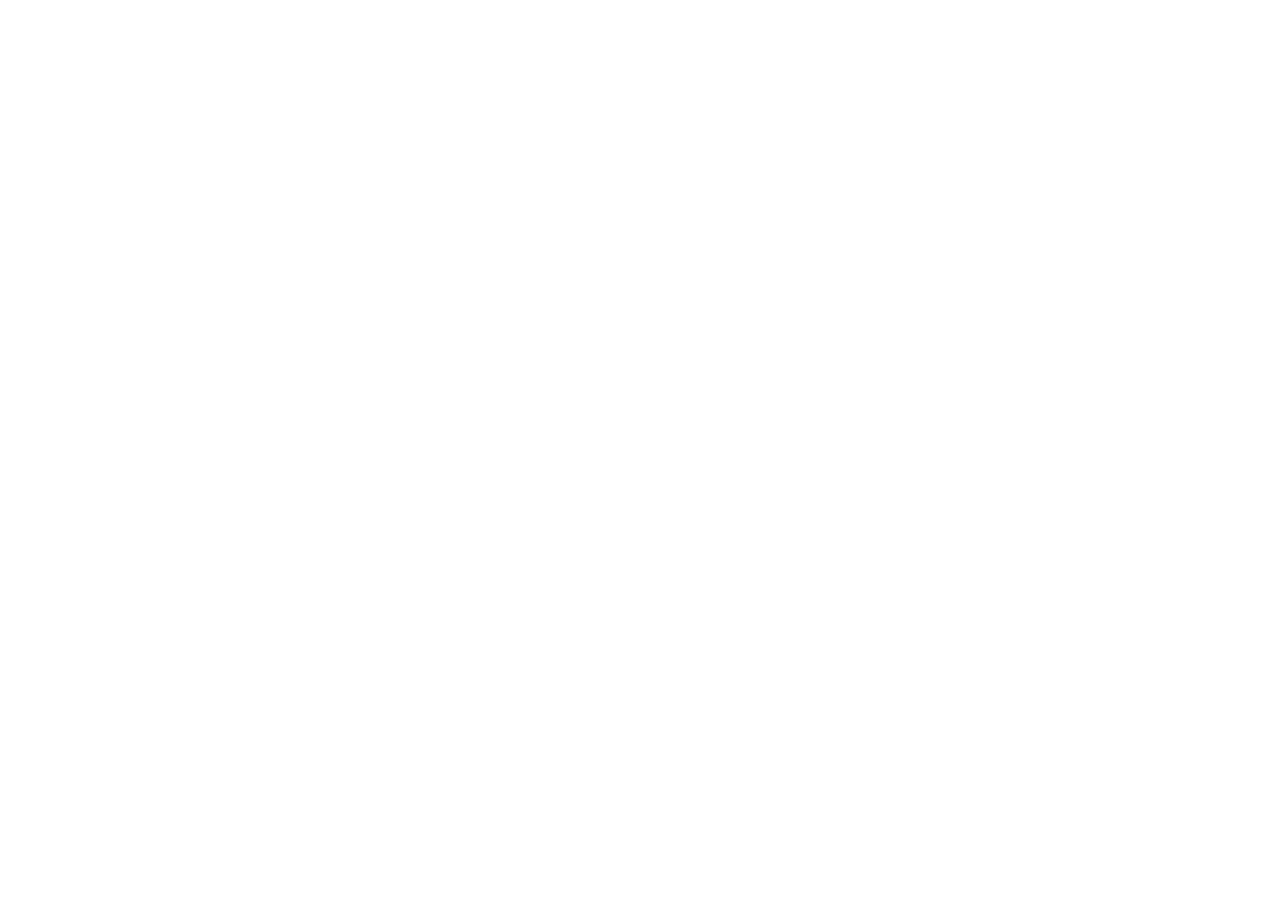
==== GooseShop/index.html @ 689f8731 "Adding project" ====
<!DOCTYPE html>
<html>
    <head>
        <meta charset="utf-8">
        <meta name="viewport" content="width=device-width, initial-scale=1">
        <title>_GooseShop_</title>
        <link rel="stylesheet" href="style.css">
    </head>

    <body>
        


    </body>
    <script src = "script.js"></script>
</html>
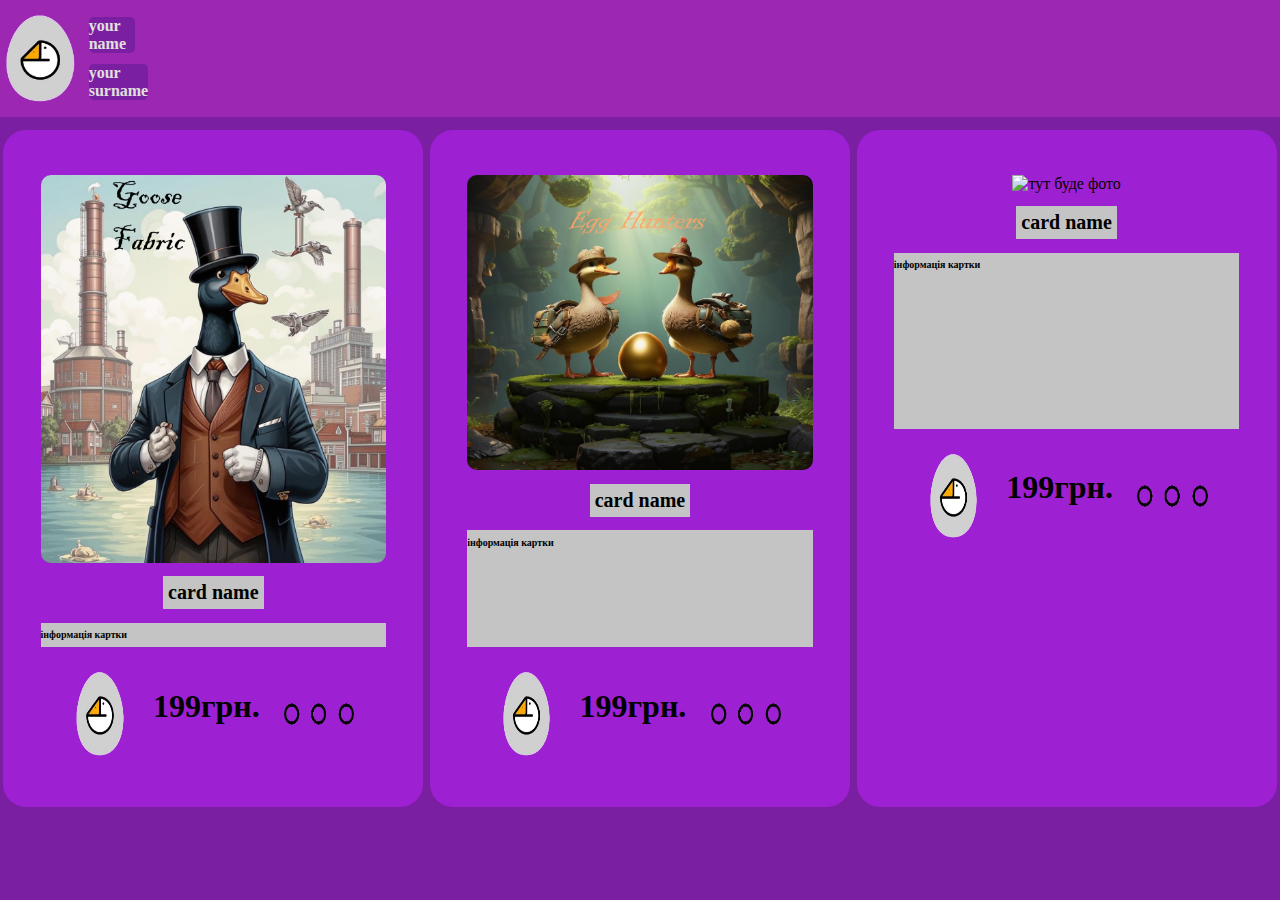
==== commit edce06f8: "added cards" ====
--- a/GooseShop/index.html
+++ b/GooseShop/index.html
@@ -8,9 +8,63 @@
     </head>
 
     <body>
-        
+        <div class="Line">
+            <img src = "src/user-icon-removebg-preview.png" class="user">
+            <div class="name_surname">
+                <div class="name">
+                    <h1>your name</h1>
+                </div>
+                <div class="surname">
+                    <h1>your surname</h1>
+                </div>
+            </div>
+            <div class="filt_desir_sett">
+                <img src = "src/filter-icon-removebg-preview.png" class="filter">
+                <img src = "src/desired-icon-removebg-preview.png" class = "desired">
+                <img src = "src/setting-icon-removebg-preview.png" class = "setting">
+            </div>
+        </div>
 
+        <div class="cards">
+            <div class="card">
+                <img src = "src/Goose_Fabric-prew.png" class="card-img">
+                    <h1 class="card-name">card name</h1>
+                <div class="card-info">
+                        <h1>інформація картки</h1>
+                </div>
+                <div class = "sell">
+                    <img src = "src/user-icon-removebg-preview.png" class = "seller-icon">
+                    <h1>199грн.</h1>
+                    <img src = "src/3point-icon-removebg-preview.png" class = "card-icon">
+                </div>
+            </div>
 
+            <div class="card">
+                <img src = "src/Egg_Hunters-prew.png" class="card-img">
+                    <h1 class="card-name">card name</h1>
+                <div class="card-info">
+                        <h1>інформація картки</h1>
+                </div>
+                <div class = "sell">
+                    <img src = "src/user-icon-removebg-preview.png" class = "seller-icon">
+                    <h1>199грн.</h1>
+                    <img src = "src/3point-icon-removebg-preview.png" class = "card-icon">
+                </div>
+            </div>
+
+            <div class="card">
+                <img src = "" alt="тут буде фото">
+                    <h1 class="card-name">card name</h1>
+                <div class="card-info">
+                        <h1>інформація картки</h1>
+                </div>
+                <div class = "sell">
+                    <img src = "src/user-icon-removebg-preview.png" class = "seller-icon">
+                    <h1>199грн.</h1>
+                    <img src = "src/3point-icon-removebg-preview.png" class = "card-icon">
+                </div>
+            </div>
+        </div>
     </body>
     <script src = "script.js"></script>
 </html>--- a/GooseShop/style.css
+++ b/GooseShop/style.css
@@ -0,0 +1,110 @@
+body{
+    margin: 0;
+    background-color: #7B1FA2;
+}
+
+div.Line{
+    display: flex;
+    background-color: #9C27B0;
+    height: 13vh;
+    width: 100%;
+    align-items: center;
+}
+
+div.filt_desir_sett{
+    margin-left: 163vh;
+    height: 100%;
+    flex-wrap: nowrap;
+}
+
+div.name_surname{
+    width: 11%;
+    margin-left: 0.5%;
+}
+
+div.name{
+    background-color: #7B1FA2;
+    font-size: 50%;
+    width: 77%;
+    height: 50%;
+    border-radius: 5px;
+    color: rgb(224, 224, 222);
+}
+
+div.surname{
+    background-color: #7B1FA2;
+    font-size: 50%;
+    width: 100%;
+    height: 50%;
+    border-radius: 5px;
+    color: rgb(224, 224, 222);
+}
+
+.user{
+    height: 85%;
+}
+
+.filter{
+    height: 85%;
+}
+
+.desired{
+    height: 85%;
+}
+
+.setting{
+    height: 85%;
+}
+
+.cards{
+    display: flex;
+    justify-content: space-around;
+}
+
+.card{
+    background-color: #9E20D3;
+    display: flex;
+    flex-direction: column;
+    align-items: center;
+    padding: 5vh 2vh 5vh 2vh;
+    width: 30vw;
+    margin: 1vw 0 0 0;
+    border-radius: 23px;
+}
+
+.card-img{
+    width: 90%;
+    border-radius: 10px;
+}
+
+.card-name{
+    background-color: #C4C4C4;
+    display: inline-block;
+    font-size: 20px;
+    padding: 5px;
+}
+
+.card-info{
+    background-color: #C4C4C4;
+    height: 30%;
+    width: 90%;
+}
+
+.card-info h1{
+    font-size: 10px;
+}
+
+.sell{
+    display: flex;
+    justify-content: space-between;
+    margin-top: 5%;
+}
+
+.seller-icon{
+    width: 20%;
+}
+
+.card-icon{
+    width: 25%;
+
+}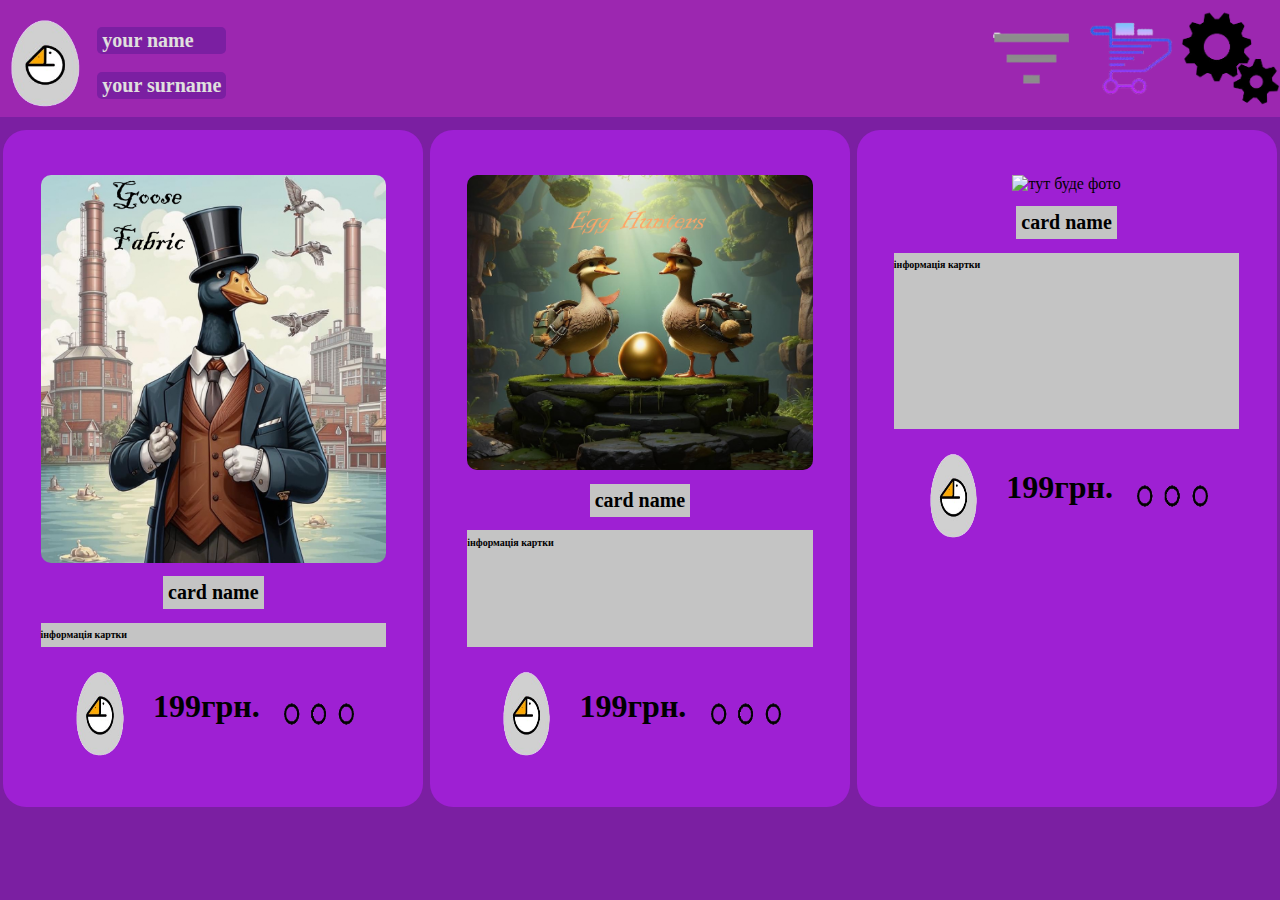
==== commit e576496d: "changing top line" ====
--- a/GooseShop/index.html
+++ b/GooseShop/index.html
@@ -9,20 +9,23 @@
 
     <body>
         <div class="Line">
-            <img src = "src/user-icon-removebg-preview.png" class="user">
-            <div class="name_surname">
-                <div class="name">
-                    <h1>your name</h1>
-                </div>
-                <div class="surname">
-                    <h1>your surname</h1>
+
+            <div class = "left">
+                <img src = "src/user-icon-removebg-preview.png" class="user">
+                <div class="name_surname">
+                    <h1 class = "name">your name</h1>
+                    <h1 class = "surname">your surname</h1>
                 </div>
             </div>
-            <div class="filt_desir_sett">
-                <img src = "src/filter-icon-removebg-preview.png" class="filter">
-                <img src = "src/desired-icon-removebg-preview.png" class = "desired">
-                <img src = "src/setting-icon-removebg-preview.png" class = "setting">
+            
+            <div class = "right">
+                <div class="filt_desir_sett">
+                    <img src = "src/filter-icon-removebg-preview.png" class="filter">
+                    <img src = "src/desired-icon-removebg-preview.png" class = "desired">
+                    <img src = "src/setting-icon-removebg-preview.png" class = "setting">
+                </div>
             </div>
+            
         </div>
 
         <div class="cards">
--- a/GooseShop/style.css
+++ b/GooseShop/style.css
@@ -1,47 +1,59 @@
-body{
+body {
     margin: 0;
     background-color: #7B1FA2;
 }
 
-div.Line{
+.Line {
     display: flex;
     background-color: #9C27B0;
     height: 13vh;
     width: 100%;
-    align-items: center;
 }
 
-div.filt_desir_sett{
-    margin-left: 163vh;
+.left {
+    height: 13vh;
+    width: 50%;
+    display: flex;
+    align-items: center; 
+    justify-content: flex-start;
+}
+
+.right {
+    height: 13vh;
+    width: 50%;
+    display: flex;
+    align-items: center; 
+    justify-content: flex-end;
+}
+
+.filt_desir_sett {
     height: 100%;
+    display: flex;
+    align-items: center; 
     flex-wrap: nowrap;
 }
 
-div.name_surname{
-    width: 11%;
-    margin-left: 0.5%;
+.name_surname {
+    display: flex;
+    flex-direction: column;
+    justify-content: center;
+    margin-left: 10px;
 }
 
-div.name{
+.name, .surname {
     background-color: #7B1FA2;
-    font-size: 50%;
-    width: 77%;
-    height: 50%;
+    font-size: 20px;
     border-radius: 5px;
     color: rgb(224, 224, 222);
-}
-
-div.surname{
-    background-color: #7B1FA2;
-    font-size: 50%;
-    width: 100%;
-    height: 50%;
-    border-radius: 5px;
-    color: rgb(224, 224, 222);
+    margin-bottom: 5px;
+    display: inline-block;
+    padding: 2px 5px;
+    width: auto; 
 }
 
 .user{
     height: 85%;
+    margin: 10px 0 0 5px;
 }
 
 .filter{
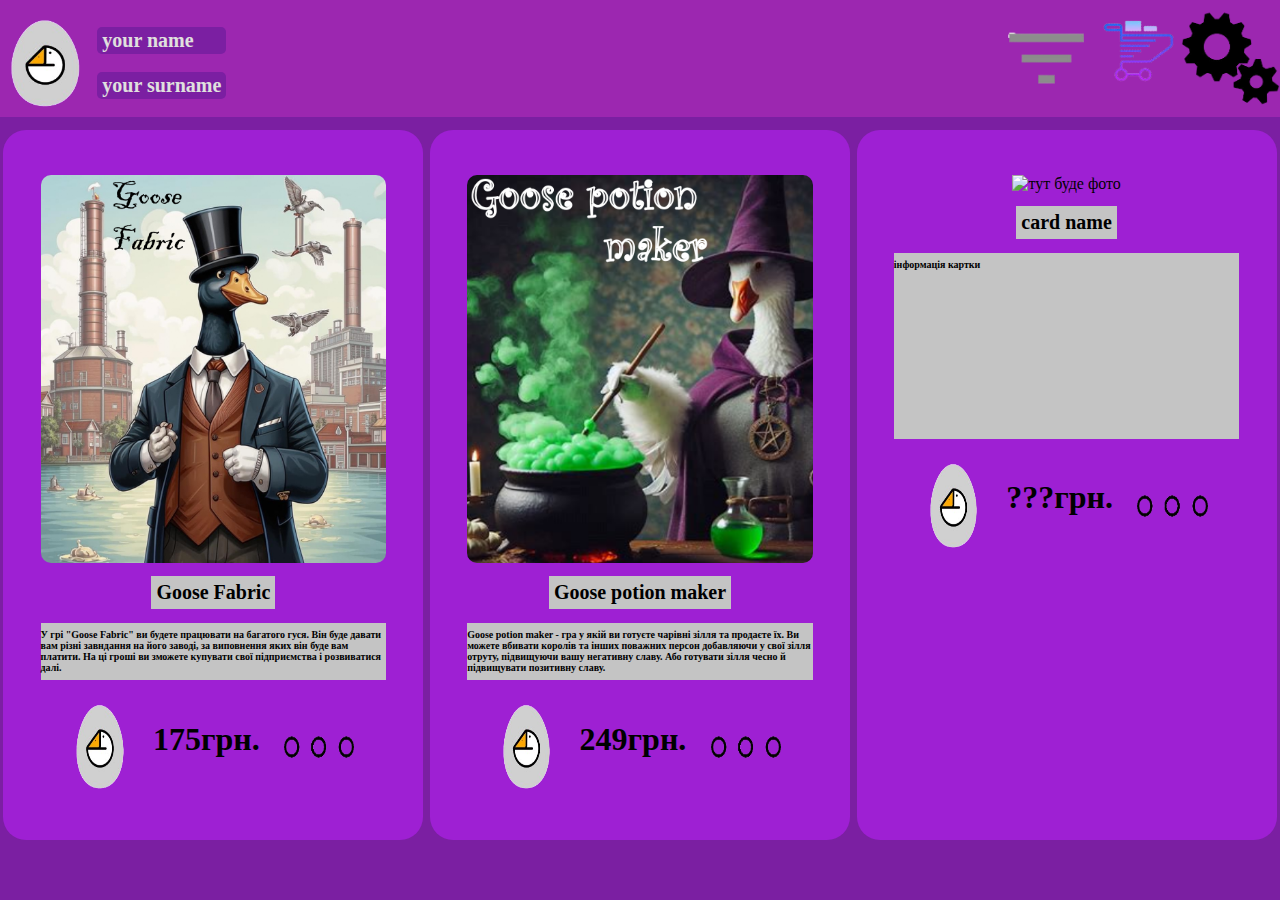
==== commit abe5cceb: "desired" ====
--- a/GooseShop/index.html
+++ b/GooseShop/index.html
@@ -21,7 +21,7 @@
             <div class = "right">
                 <div class="filt_desir_sett">
                     <img src = "src/filter-icon-removebg-preview.png" class="filter">
-                    <img src = "src/desired-icon-removebg-preview.png" class = "desired">
+                    <a href = "cart.html"><img src = "src/desired-icon-removebg-preview.png" class = "desired"></a>
                     <img src = "src/setting-icon-removebg-preview.png" class = "setting">
                 </div>
             </div>
@@ -29,28 +29,30 @@
         </div>
 
         <div class="cards">
+
             <div class="card">
                 <img src = "src/Goose_Fabric-prew.png" class="card-img">
-                    <h1 class="card-name">card name</h1>
+                    <h1 class="card-name">Goose Fabric</h1>
                 <div class="card-info">
-                        <h1>інформація картки</h1>
+                        <h1>У грі "Goose Fabric" ви будете працювати на багатого гуся. Він буде давати вам різні завндання на його заводі, за виповнення яких він буде вам платити. На ці гроші ви зможете купувати свої підприємства і розвиватися далі. 
+                        </h1>
                 </div>
                 <div class = "sell">
                     <img src = "src/user-icon-removebg-preview.png" class = "seller-icon">
-                    <h1>199грн.</h1>
+                    <h1>175грн.</h1>
                     <img src = "src/3point-icon-removebg-preview.png" class = "card-icon">
                 </div>
             </div>
 
             <div class="card">
-                <img src = "src/Egg_Hunters-prew.png" class="card-img">
-                    <h1 class="card-name">card name</h1>
+                <img src = "src/Goose_potion_maker-prew.png" class="card-img">
+                    <h1 class="card-name">Goose potion maker</h1>
                 <div class="card-info">
-                        <h1>інформація картки</h1>
+                        <h1>Goose potion maker - гра у якій ви готуєте чарівні зілля та продаєте їх. Ви можете вбивати королів та інших поважних персон добавляючи у свої зілля отруту, підвищуючи вашу негативну славу. Або готувати зілля чесно й підвищувати позитивну славу.</h1>
                 </div>
                 <div class = "sell">
                     <img src = "src/user-icon-removebg-preview.png" class = "seller-icon">
-                    <h1>199грн.</h1>
+                    <h1>249грн.</h1>
                     <img src = "src/3point-icon-removebg-preview.png" class = "card-icon">
                 </div>
             </div>
@@ -63,10 +65,11 @@
                 </div>
                 <div class = "sell">
                     <img src = "src/user-icon-removebg-preview.png" class = "seller-icon">
-                    <h1>199грн.</h1>
+                    <h1>???грн.</h1>
                     <img src = "src/3point-icon-removebg-preview.png" class = "card-icon">
                 </div>
             </div>
+
         </div>
     </body>
     <script src = "script.js"></script>
--- a/GooseShop/style.css
+++ b/GooseShop/style.css
@@ -57,6 +57,10 @@
 }
 
 .filter{
+    height: 85%;
+}
+
+.filt_desir_sett a{
     height: 85%;
 }
 
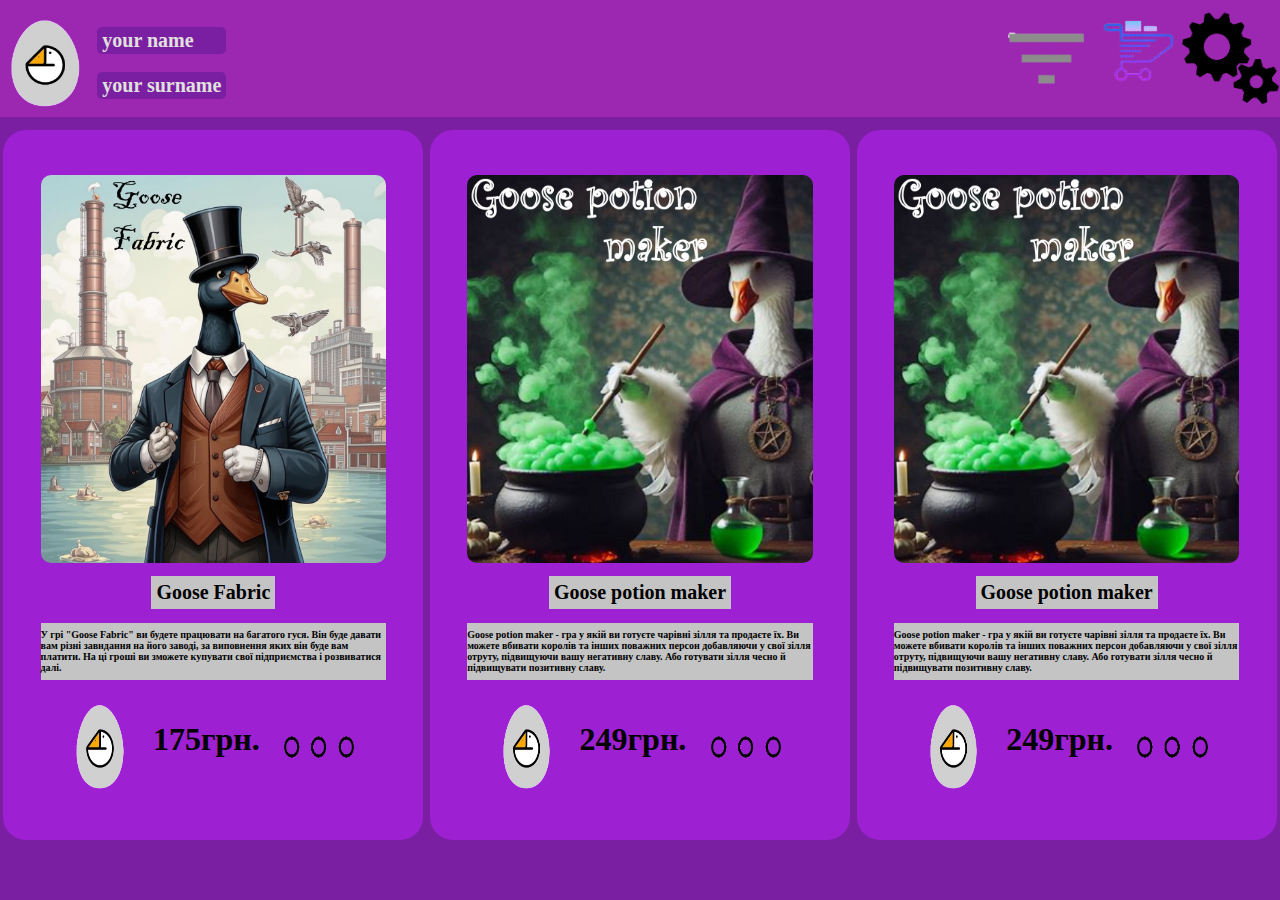
==== commit 3b5c64b3: "Add files via upload" ====
--- a/GooseShop/index.html
+++ b/GooseShop/index.html
@@ -30,7 +30,7 @@
 
         <div class="cards">
 
-            <div class="card">
+            <div class="card" data-id="1">
                 <img src = "src/Goose_Fabric-prew.png" class="card-img">
                     <h1 class="card-name">Goose Fabric</h1>
                 <div class="card-info">
@@ -38,34 +38,34 @@
                         </h1>
                 </div>
                 <div class = "sell">
-                    <img src = "src/user-icon-removebg-preview.png" class = "seller-icon">
+                    <img src = "src/user-icon-removebg-preview.png" class = "seller-icon buy-button">
                     <h1>175грн.</h1>
                     <img src = "src/3point-icon-removebg-preview.png" class = "card-icon">
                 </div>
             </div>
 
-            <div class="card">
+            <div class="card" data-id="2">
                 <img src = "src/Goose_potion_maker-prew.png" class="card-img">
                     <h1 class="card-name">Goose potion maker</h1>
                 <div class="card-info">
                         <h1>Goose potion maker - гра у якій ви готуєте чарівні зілля та продаєте їх. Ви можете вбивати королів та інших поважних персон добавляючи у свої зілля отруту, підвищуючи вашу негативну славу. Або готувати зілля чесно й підвищувати позитивну славу.</h1>
                 </div>
                 <div class = "sell">
-                    <img src = "src/user-icon-removebg-preview.png" class = "seller-icon">
+                    <img src = "src/user-icon-removebg-preview.png" class = "seller-icon buy-button">
                     <h1>249грн.</h1>
                     <img src = "src/3point-icon-removebg-preview.png" class = "card-icon">
                 </div>
             </div>
 
-            <div class="card">
-                <img src = "" alt="тут буде фото">
-                    <h1 class="card-name">card name</h1>
+            <div class="card" data-id="2">
+                <img src = "src/Goose_potion_maker-prew.png" class="card-img">
+                    <h1 class="card-name">Goose potion maker</h1>
                 <div class="card-info">
-                        <h1>інформація картки</h1>
+                        <h1>Goose potion maker - гра у якій ви готуєте чарівні зілля та продаєте їх. Ви можете вбивати королів та інших поважних персон добавляючи у свої зілля отруту, підвищуючи вашу негативну славу. Або готувати зілля чесно й підвищувати позитивну славу.</h1>
                 </div>
                 <div class = "sell">
-                    <img src = "src/user-icon-removebg-preview.png" class = "seller-icon">
-                    <h1>???грн.</h1>
+                    <img src = "src/user-icon-removebg-preview.png" class = "seller-icon buy-button">
+                    <h1>249грн.</h1>
                     <img src = "src/3point-icon-removebg-preview.png" class = "card-icon">
                 </div>
             </div>
